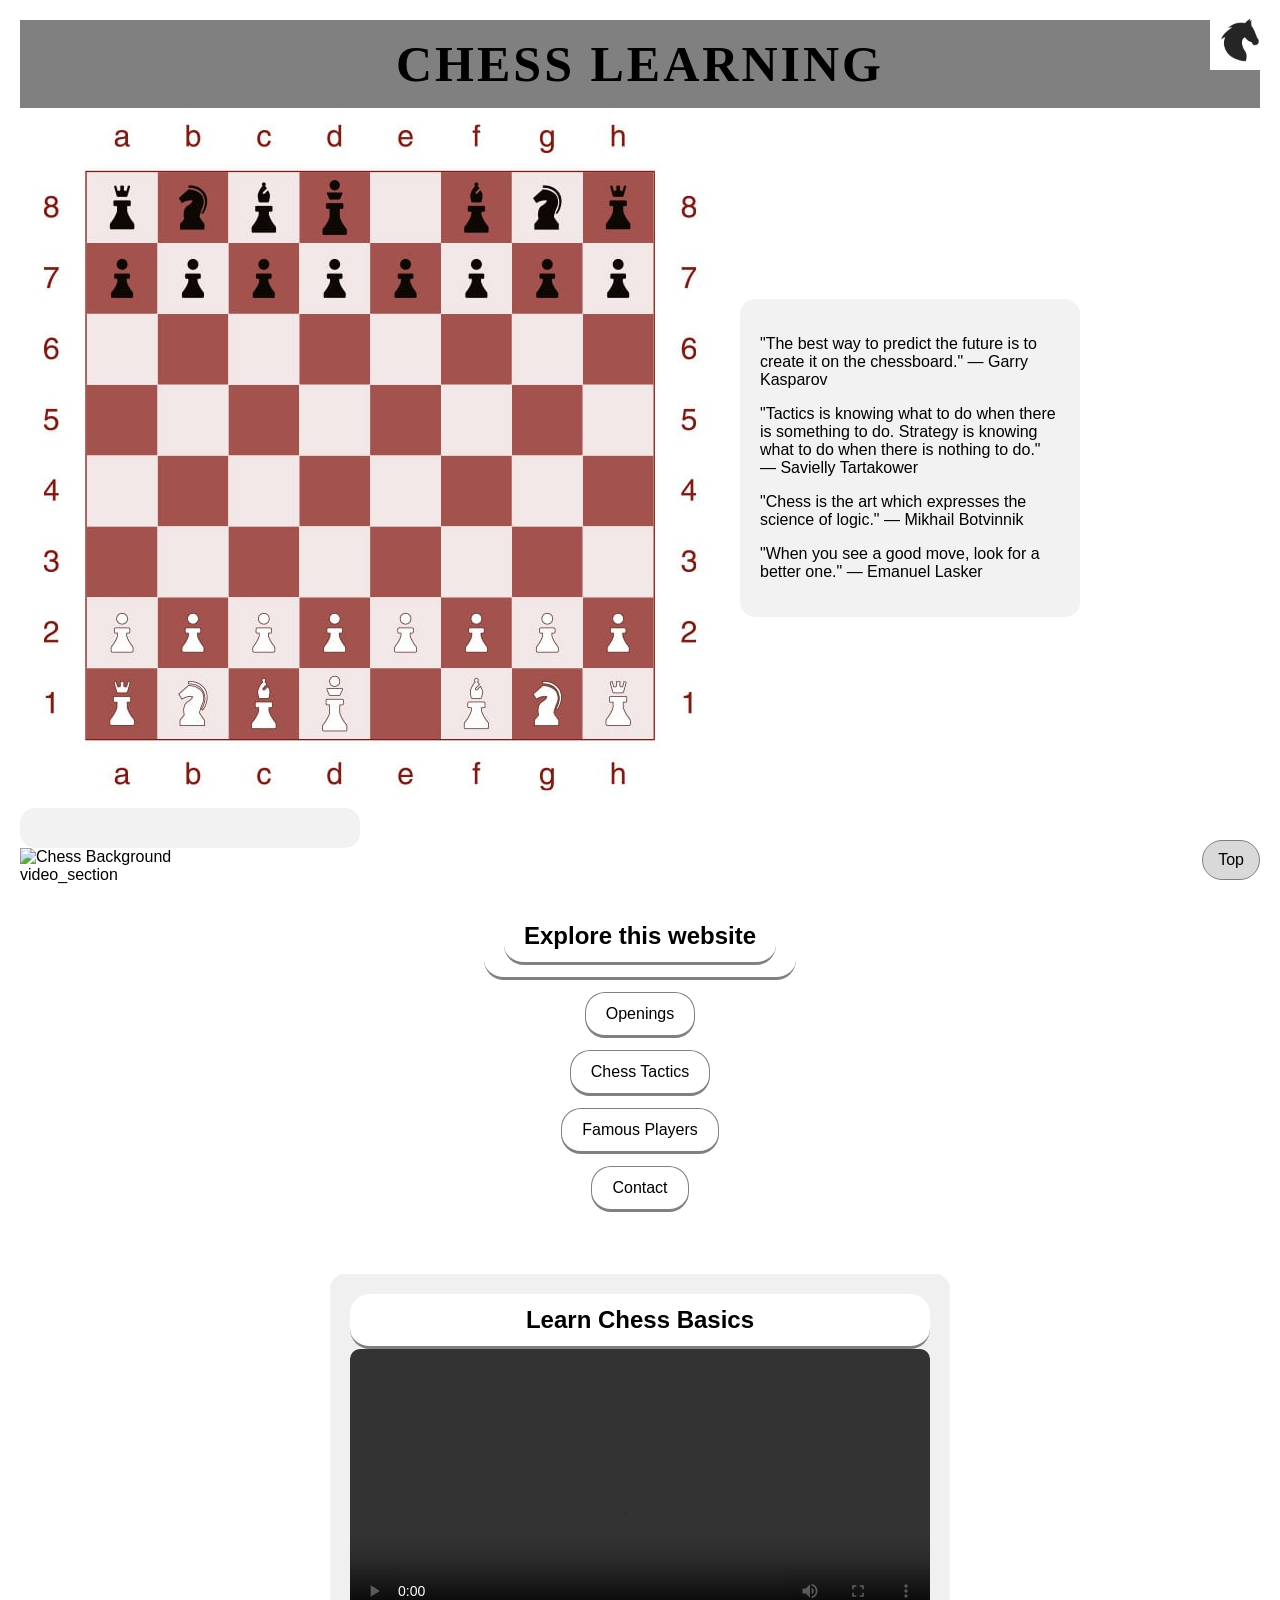
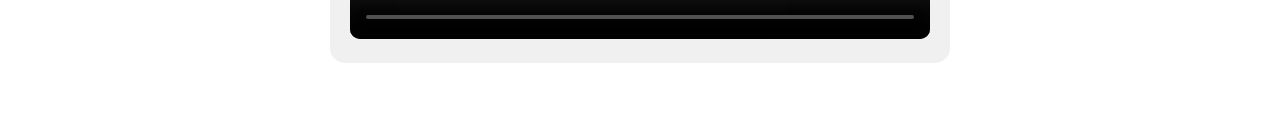
==== index.html @ da1ccf18 "Change horse image source to Images_2 directory Updated image source path for horse image." ====
<!DOCTYPE html>
<html lang="en">
<head>
<meta charset="UTF-8">
<meta name="viewport" content="width=device-width, initial-scale=1.0">
<meta name="description"
content="learn chess openings, tactics, and famous players.">
<meta name="keywords"
content="chess, chess learning, openings, tactics, ches, end games, famous players">
<title>Chess - Homepage</title>
<link rel="stylesheet" href="CSS/Style.css">
</head>
</head>
<body>
<body>
<div class="top_bar">
<h1>Chess Learning</h1>
</div>
<div class="hero">
    <img src="Images/Chessboard_Image.jpg" alt="Chessboard">
<a href="Famous_Players.html" class="info_link">
    <div class="info_box">
        <p>"The best way to predict the future is to create it on the chessboard." — Garry Kasparov</p>

        <p>"Tactics is knowing what to do when there is something to do. Strategy is knowing what to do when there is nothing to do." — Savielly Tartakower</p>
    <p>"Chess is the art which expresses the science of logic." — Mikhail Botvinnik</p>
    <p>"When you see a good move, look for a better one." — Emanuel Lasker</p>
</div>
</body>
</a>
</div>
<a href="#" class="asssddd">Top</a>
<div class="info_box">
</div>
<img src="Images_2/horse.jpg" alt="logo" class="abbg">
<div class="abc"> </div="explore">
<img src="Chess_Background.jpeg" alt="Chess Background" class="aassww">
</a>
</head>
</a>
<div class="abc" id="explore"></div>
<div class="overlay">
<a href="#explore" class="explore_button" class="menu_button">
<h2>Explore this website</h2>
</a>
<a href="HTML/Opening_Page.html" class="menu_button">Openings </a>
<a href="HTML/Chess_Tactics.html" class="menu_button">Chess Tactics</a>
<a href="HTML/Famous_Players.html" class="menu_button">Famous Players</a>
<a href="HTML/Contact.html" class="menu_button">Contact</a>
</body>
<div class="ssss">
    <h2>Learn Chess Basics</h2>
<video width="700" controls>
<source src="Chess_Guide.mp4" type="video/mp4">
     Your browser does not support the video tag.
</video>
</div>
</div>
</div>
</body>
</html> </html>
video_section
---- CSS/Style.css ----
body {
font-family: Arial, sans-serif;
background-color: hsl(0, 0%, 100%);
color: #000000;
margin: 20px;
}
.abbg {
position: fixed;
top: 10px;
right: 10px;
width: 60px; 
height: auto;
}

.abc {
position: relative;
}
.aassww {
width: 100%;
height: 100vh;
object-fit: cover;
}

    .overlay h2 {
background-color: white;
color: black;
padding: 12px 20px;
border-radius: 20px;
margin: 0;
border-bottom: 3px solid grey;
}

    .aavv {
right: 10px;
width: 60px; 
height: auto;
position: fixed;
top: 10px;

}
    .widget {
margin-top: 5px;
font-size: 14px;
}
    .top_bar {
background-color: grey;
text-align: center;
padding: 15px;
}
.top_bar h1 {
    margin: 0;
}

html {
scroll-behavior: smooth;
}
.info_box:hover {
background-color: #e0e0e0;
}
.info_link {
text-decoration: none;
color: inherit;
display: inline-block;
}
    .info_box {
    background-color: #f2f2f2;
    border-radius: 15px;
    padding: 20px;
max-width: 300px;
transition: 
}
.info_box:hover {
background-color: #e0e0e0;
cursor: pointer;
}
.asssddd {
position: fixed;
bottom: 20px;
right: 20px;
background-color: #d9d9d9;
color: black;


padding: 10px 15px;
border-radius: 20px;
text-decoration: none;
border: 1px solid grey;
z-index: 9999;
}
.top_button:hover {
background-color: #e0e0e0;
        cursor: pointer;
}

.menu_button:hover {
background-color: #e0e0e0;
cursor: pointer;
}
.yyy {
text-decoration: none;
color: inherit;
color: black;
padding: 10px 15px;
border-radius: 20px;
text-decoration: none;
border: 1px solid grey;
}



.ssss {
text-align: center;
margin: 50px 0;
}
.ssss video {
max-width: 100%;
border-radius: 10px;
}
.gggss {
      background-color: #f0f0f0;
border-radius: 15px;
padding: 15px;
display: inline-block;
box-shadow: 0 2px 8px rgba(0,0,0,0.1);
}
.ssss {
background-color: #f0f0f0;
  border-radius: 15px;
padding: 20px;
    display: inline-block;
}
.image {
border-radius: 20px;
margin: 0;
border-bottom: 3px solid grey;
background-color: white;
color: black;
padding: 12px 20px;
}
.menu_button_old:hover {
cursor: pointer;
    background-color: #e0e0e0;

}
.overlay a {
background-color: white;
color: black;
padding: 12px 20px;
border-radius: 20px;
text-decoration: none;
display: inline-block;
border-bottom: 3px solid grey;
}
.old_overlay a {
background-color: rgb(167, 84, 84);
color: black;
padding: 12px 20px;

}
.button {
text-decoration: none;
display: inline-block;
transition: background-color 0.3s ease;
border: 1px solid grey;
    background-color: #f2f2f2;
color: black;
padding: 130px 300px;
border-radius: 15px;

}
h1 {
font-size: 50px;       
color: rgb(0, 0, 0);       
font-family: Georgia, serif;
letter-spacing: 3px;
text-transform: uppercase; 
}
.overlay {
position: absolute;
top: 50px;
left: 50%;
transform: translateX(-50%);    
display: flex;
flex-direction: column;
align-items: center;
gap: 12px;
}

.colour {
background-color: grey;
text-align: center;
padding: 15px;
}

.menu_button {
background-color: #f2f2f2;
color: black;
padding: 12px 20px;
border-radius: 15px;
text-decoration: none;
display: inline-block;
transition: background-color 0.3s ease;
border: 1px solid grey;
}

.hero {
display: flex;
align-items: center;
gap: 20px;
}
link {
text-decoration: none;
color: inherit;
border-radius: 15px;
text-decoration: none;
display: inline-block;
}
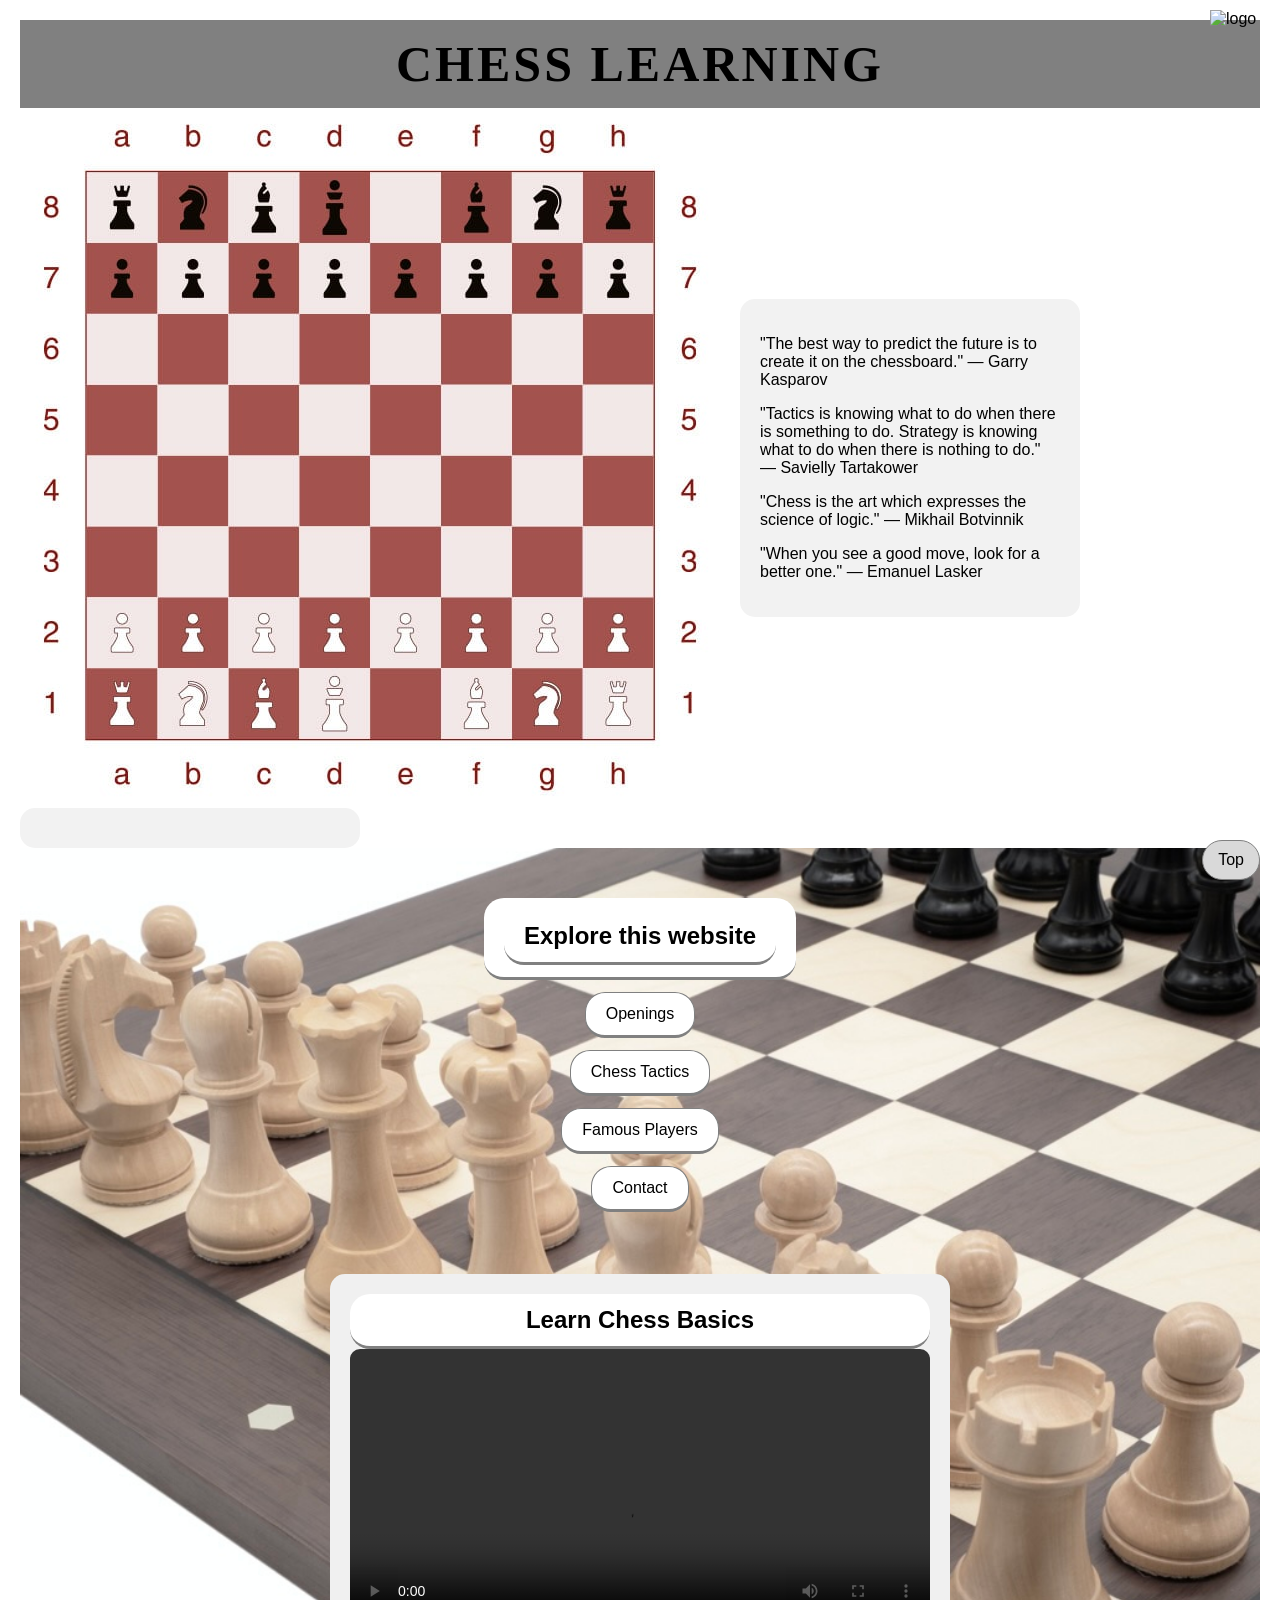
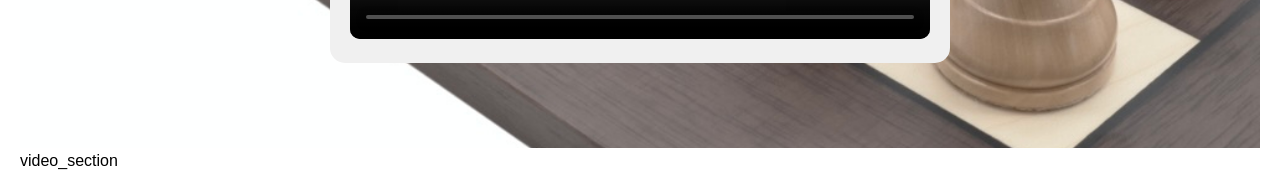
==== commit 46e6cc34: "Fix image source paths in index.html Updated image source paths for chessboard and logo images." ====
--- a/index.html
+++ b/index.html
@@ -17,7 +17,7 @@
 <h1>Chess Learning</h1>
 </div>
 <div class="hero">
-    <img src="Images/Chessboard_Image.jpg" alt="Chessboard">
+    <img src="Chessboard_Image.jpg" alt="Chessboard">
 <a href="Famous_Players.html" class="info_link">
     <div class="info_box">
         <p>"The best way to predict the future is to create it on the chessboard." — Garry Kasparov</p>
@@ -32,7 +32,7 @@
 <a href="#" class="asssddd">Top</a>
 <div class="info_box">
 </div>
-<img src="Images_2/horse.jpg" alt="logo" class="abbg">
+<img src="horse.jpg" alt="logo" class="abbg">
 <div class="abc"> </div="explore">
 <img src="Chess_Background.jpeg" alt="Chess Background" class="aassww">
 </a>
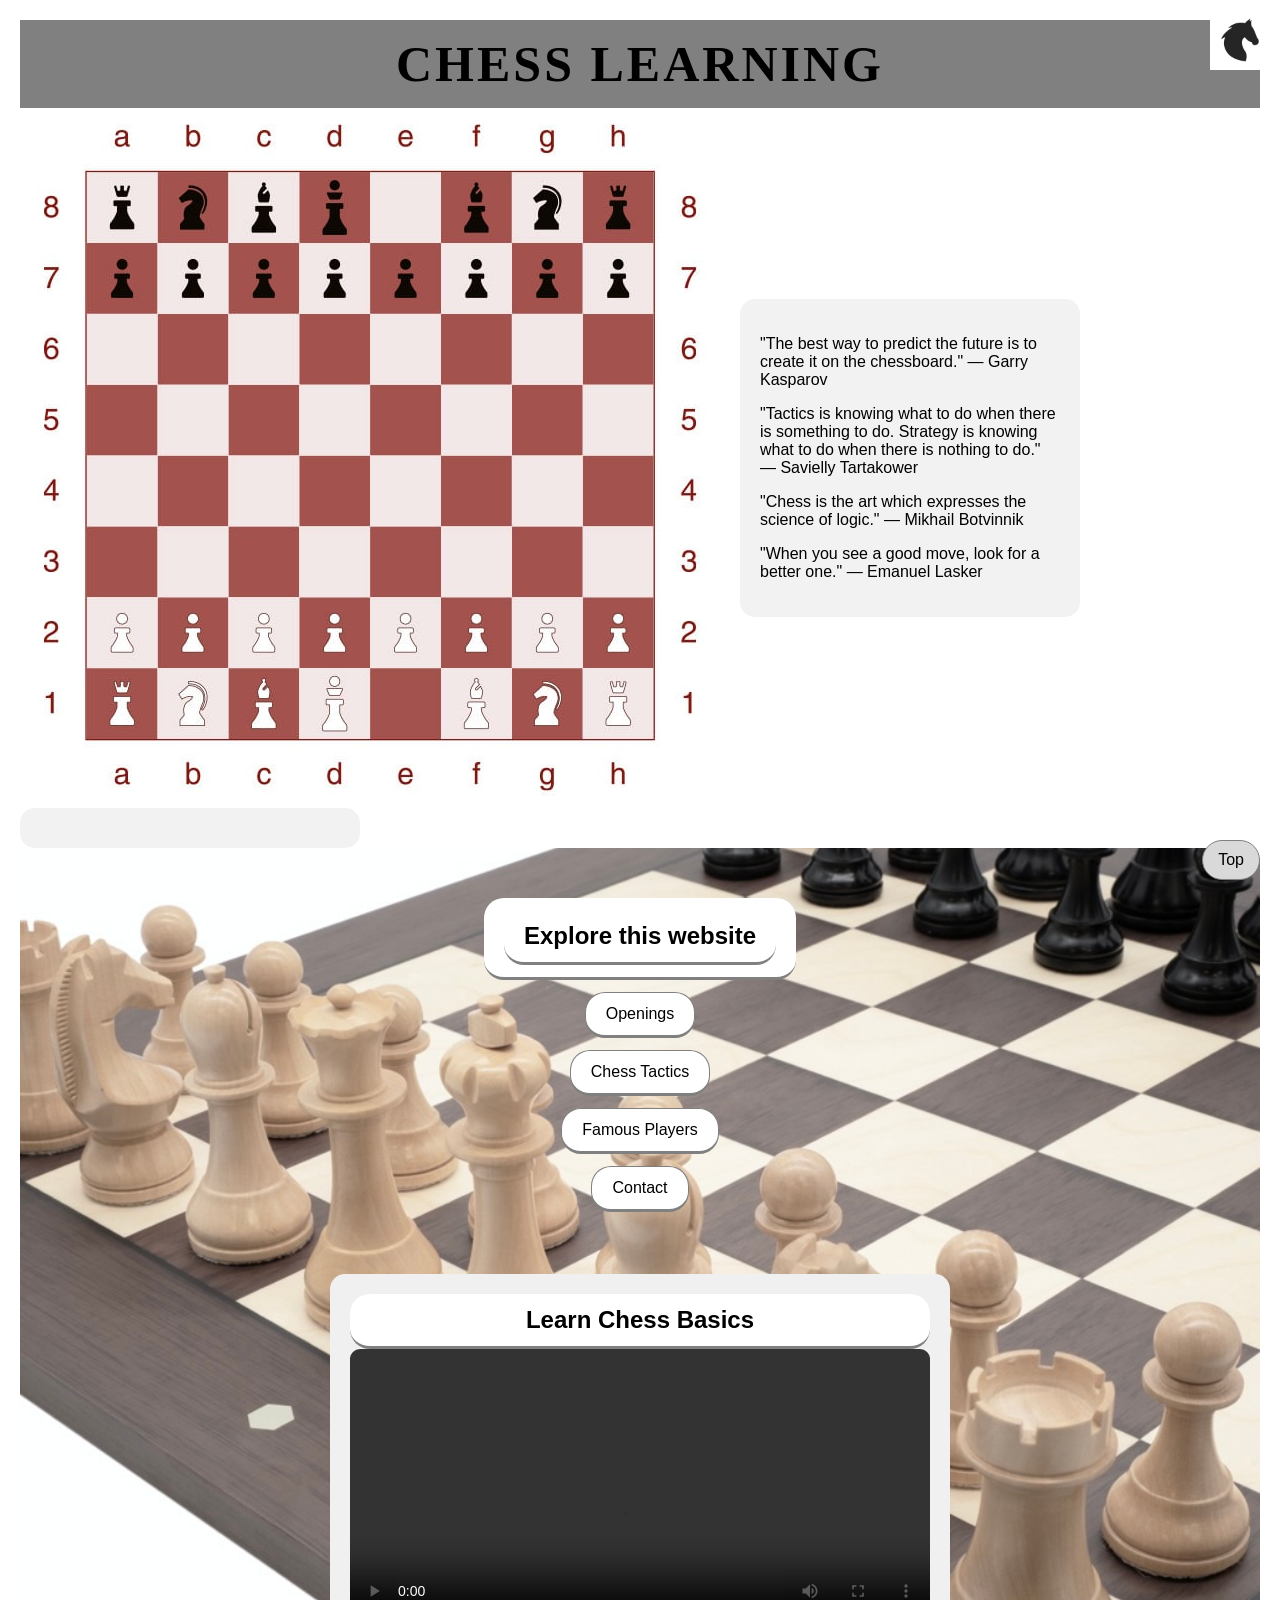
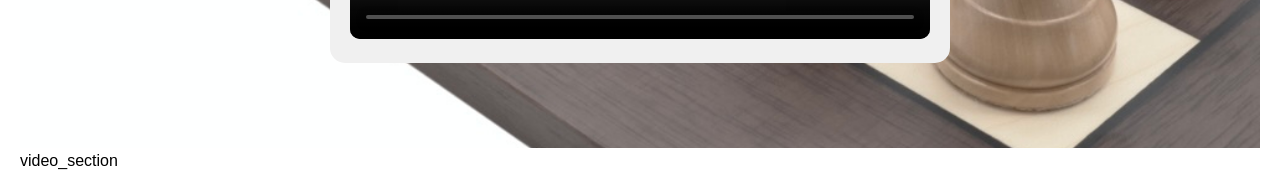
==== commit ead19aae: "Fix HTML structure and add title element" ====
--- a/index.html
+++ b/index.html
@@ -6,10 +6,11 @@
 <meta name="description"
 content="learn chess openings, tactics, and famous players.">
 <meta name="keywords"
+
 content="chess, chess learning, openings, tactics, ches, end games, famous players">
+<link rel="stylesheet" href="CSS/Style.css">
 <title>Chess - Homepage</title>
-<link rel="stylesheet" href="CSS/Style.css">
-</head>
+
 </head>
 <body>
 <body>
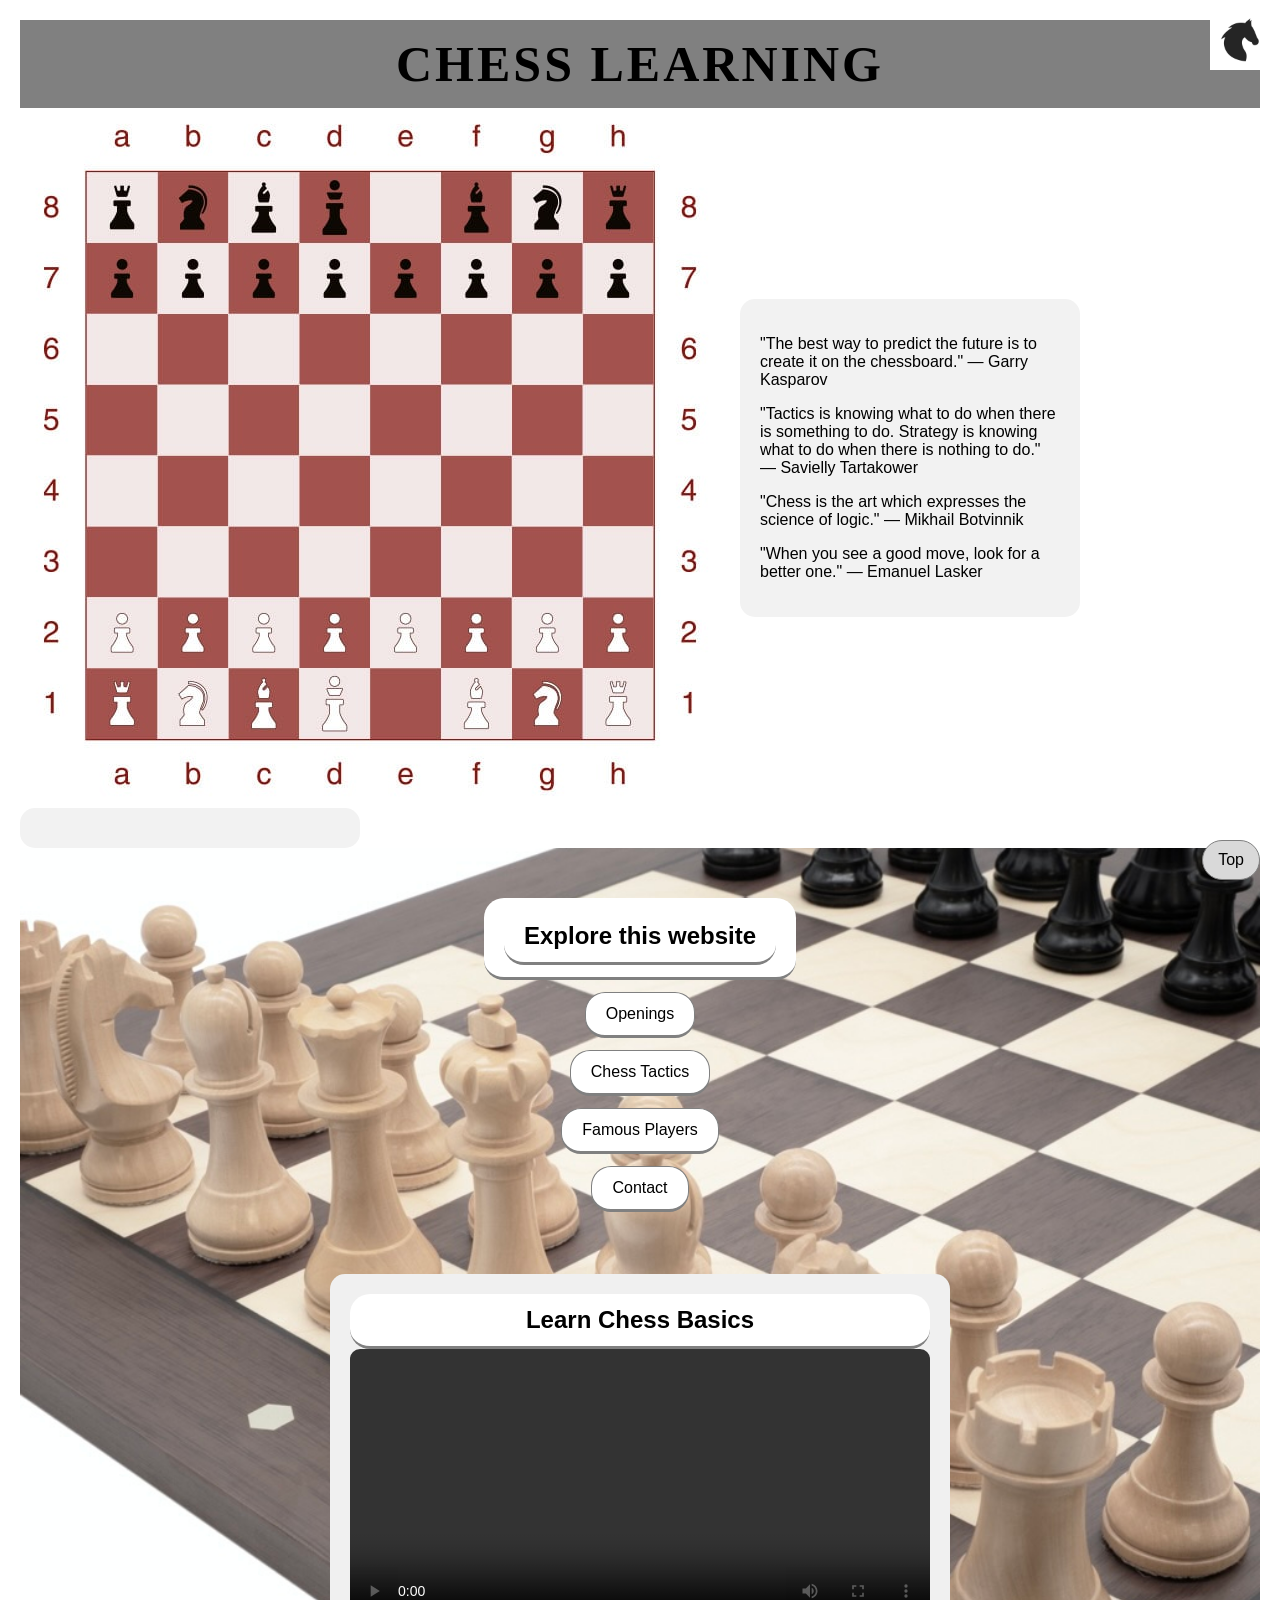
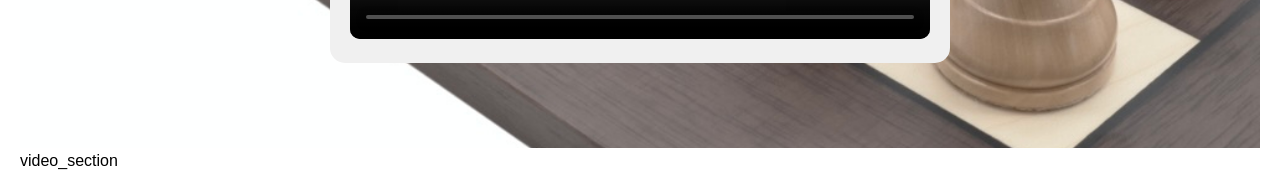
==== commit c24ffd4b: "Fix links in index.html to remove 'HTML/' prefix" ====
--- a/index.html
+++ b/index.html
@@ -44,10 +44,10 @@
 <a href="#explore" class="explore_button" class="menu_button">
 <h2>Explore this website</h2>
 </a>
-<a href="HTML/Opening_Page.html" class="menu_button">Openings </a>
-<a href="HTML/Chess_Tactics.html" class="menu_button">Chess Tactics</a>
-<a href="HTML/Famous_Players.html" class="menu_button">Famous Players</a>
-<a href="HTML/Contact.html" class="menu_button">Contact</a>
+<a href="=Opening_Page.html" class="menu_button">Openings </a>
+<a href="=Chess_Tactics.html" class="menu_button">Chess Tactics</a>
+<a href="Famous_Players.html" class="menu_button">Famous Players</a>
+<a href="=Contact.html" class="menu_button">Contact</a>
 </body>
 <div class="ssss">
     <h2>Learn Chess Basics</h2>
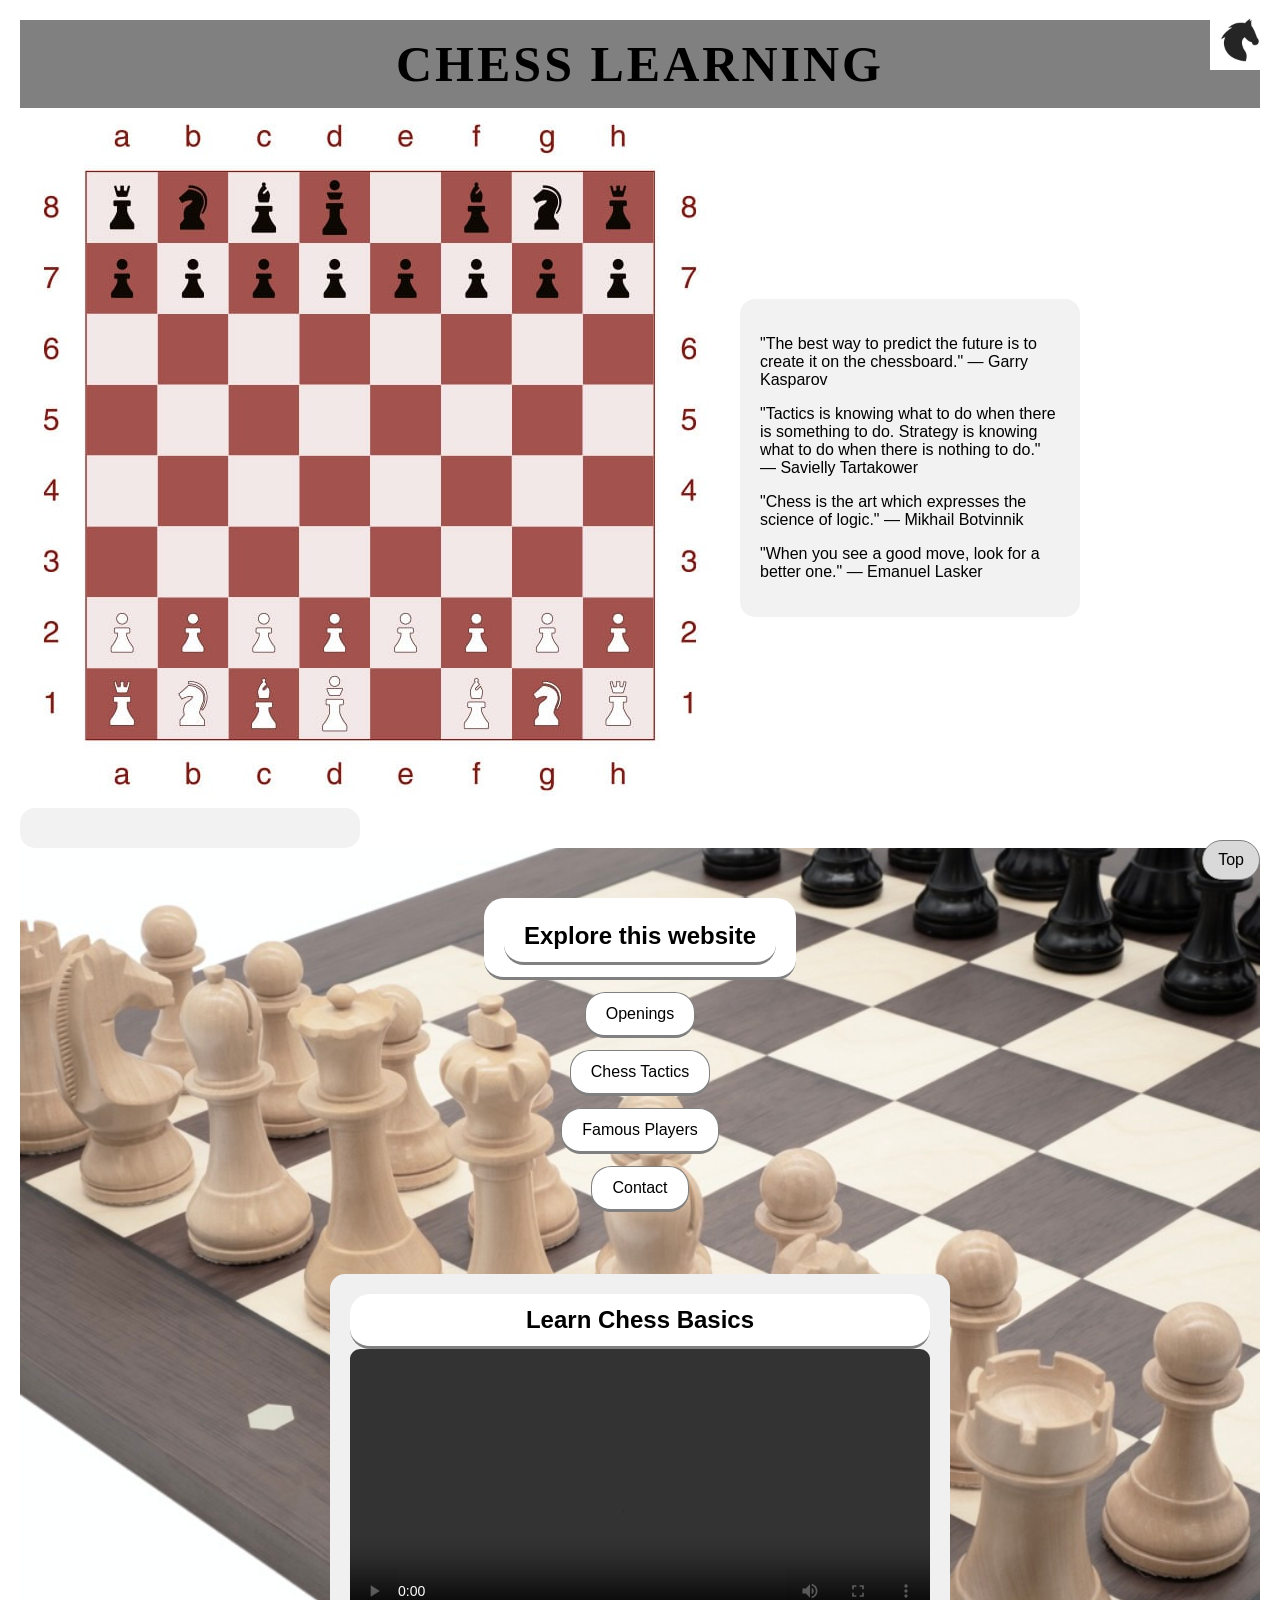
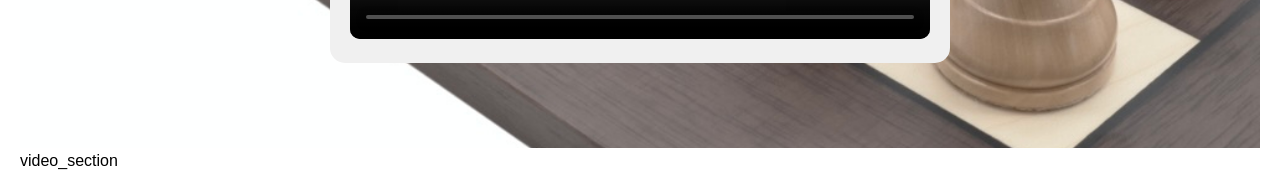
==== commit 0bd1e2b5: "Fix link to Opening_Page.html in index.html" ====
--- a/index.html
+++ b/index.html
@@ -44,7 +44,7 @@
 <a href="#explore" class="explore_button" class="menu_button">
 <h2>Explore this website</h2>
 </a>
-<a href="=Opening_Page.html" class="menu_button">Openings </a>
+<a href="Opening_Page.html" class="menu_button">Openings </a>
 <a href="=Chess_Tactics.html" class="menu_button">Chess Tactics</a>
 <a href="Famous_Players.html" class="menu_button">Famous Players</a>
 <a href="=Contact.html" class="menu_button">Contact</a>
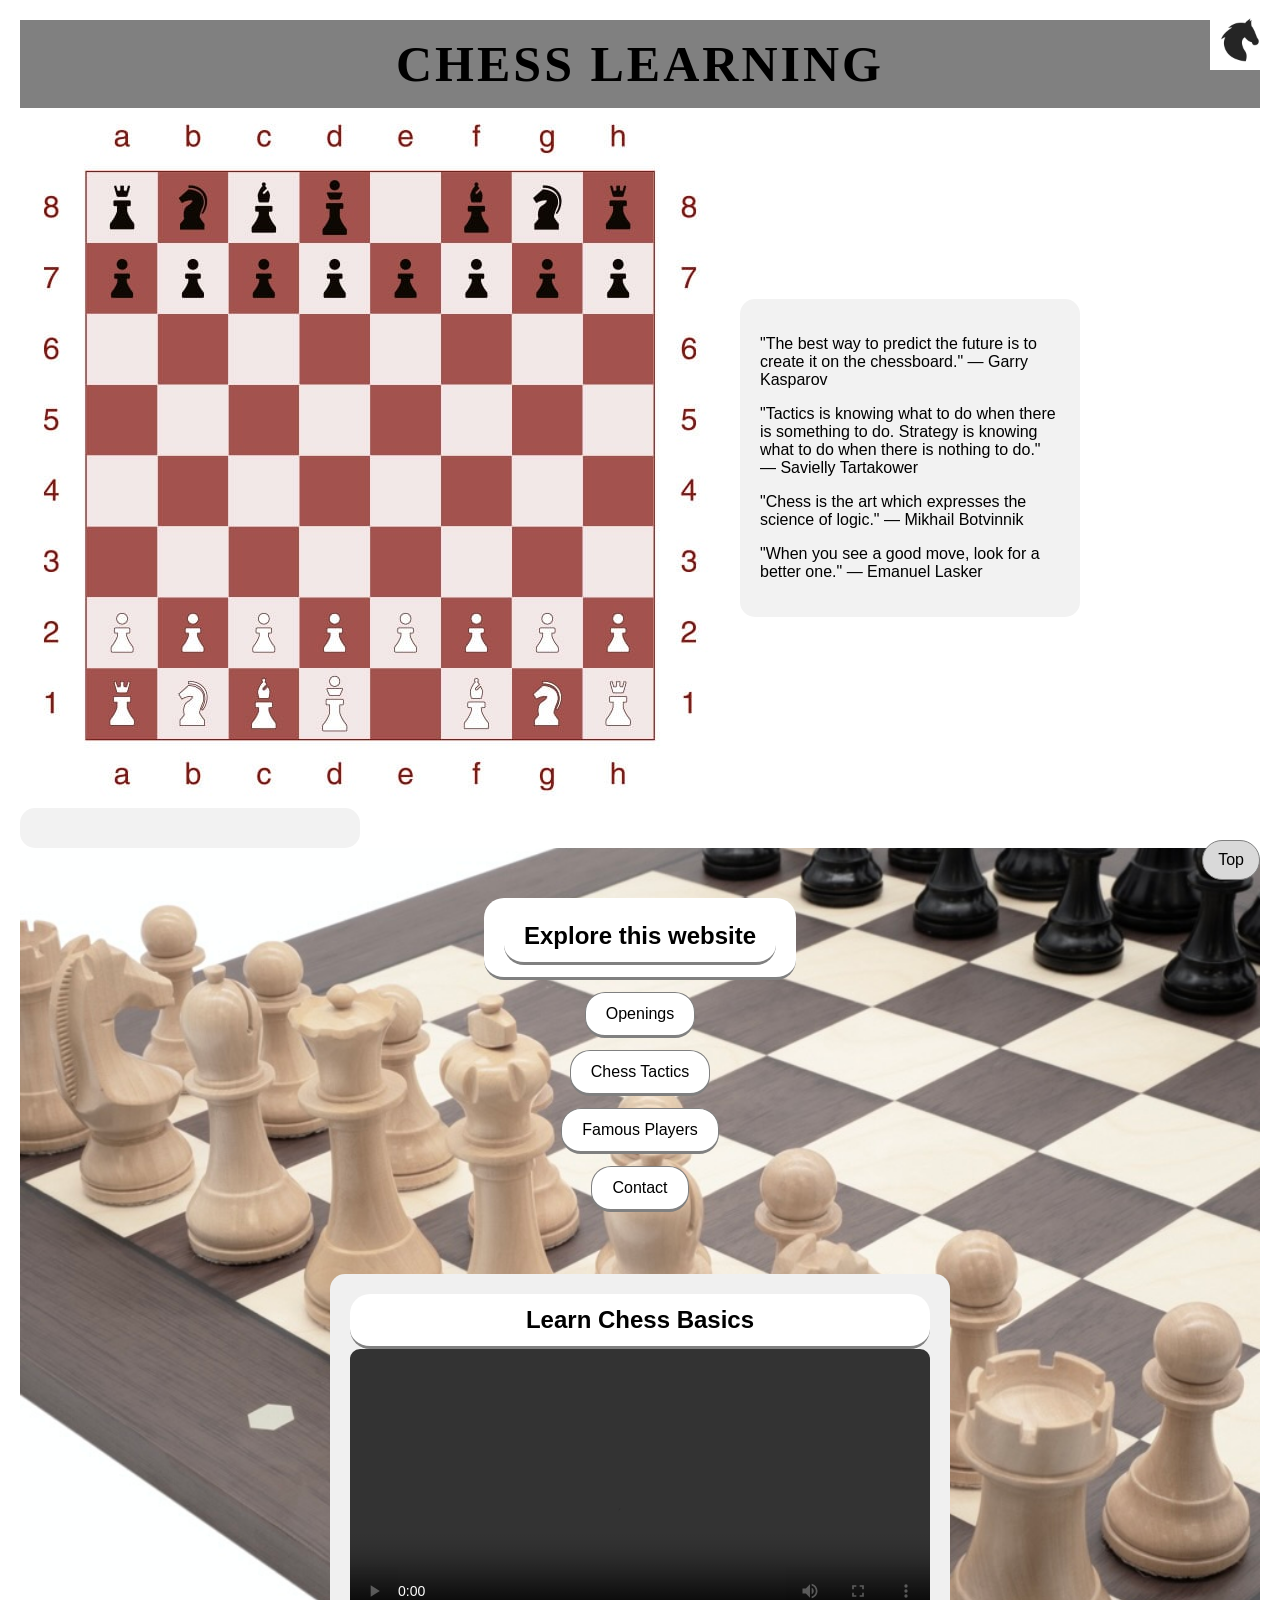
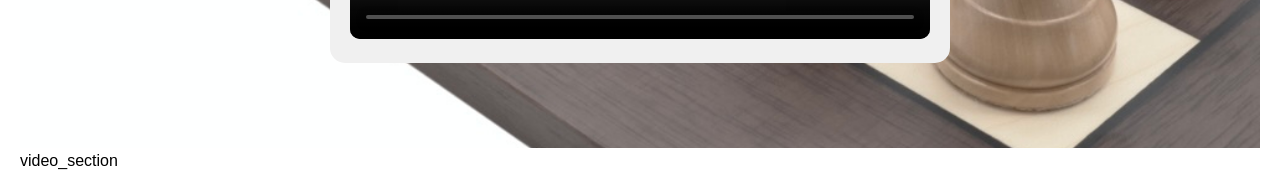
==== commit 84acedc2: "Fix links in index.html for Chess Tactics and Contact" ====
--- a/index.html
+++ b/index.html
@@ -45,9 +45,9 @@
 <h2>Explore this website</h2>
 </a>
 <a href="Opening_Page.html" class="menu_button">Openings </a>
-<a href="=Chess_Tactics.html" class="menu_button">Chess Tactics</a>
+<a href="Chess_Tactics.html" class="menu_button">Chess Tactics</a>
 <a href="Famous_Players.html" class="menu_button">Famous Players</a>
-<a href="=Contact.html" class="menu_button">Contact</a>
+<a href="Contact.html" class="menu_button">Contact</a>
 </body>
 <div class="ssss">
     <h2>Learn Chess Basics</h2>
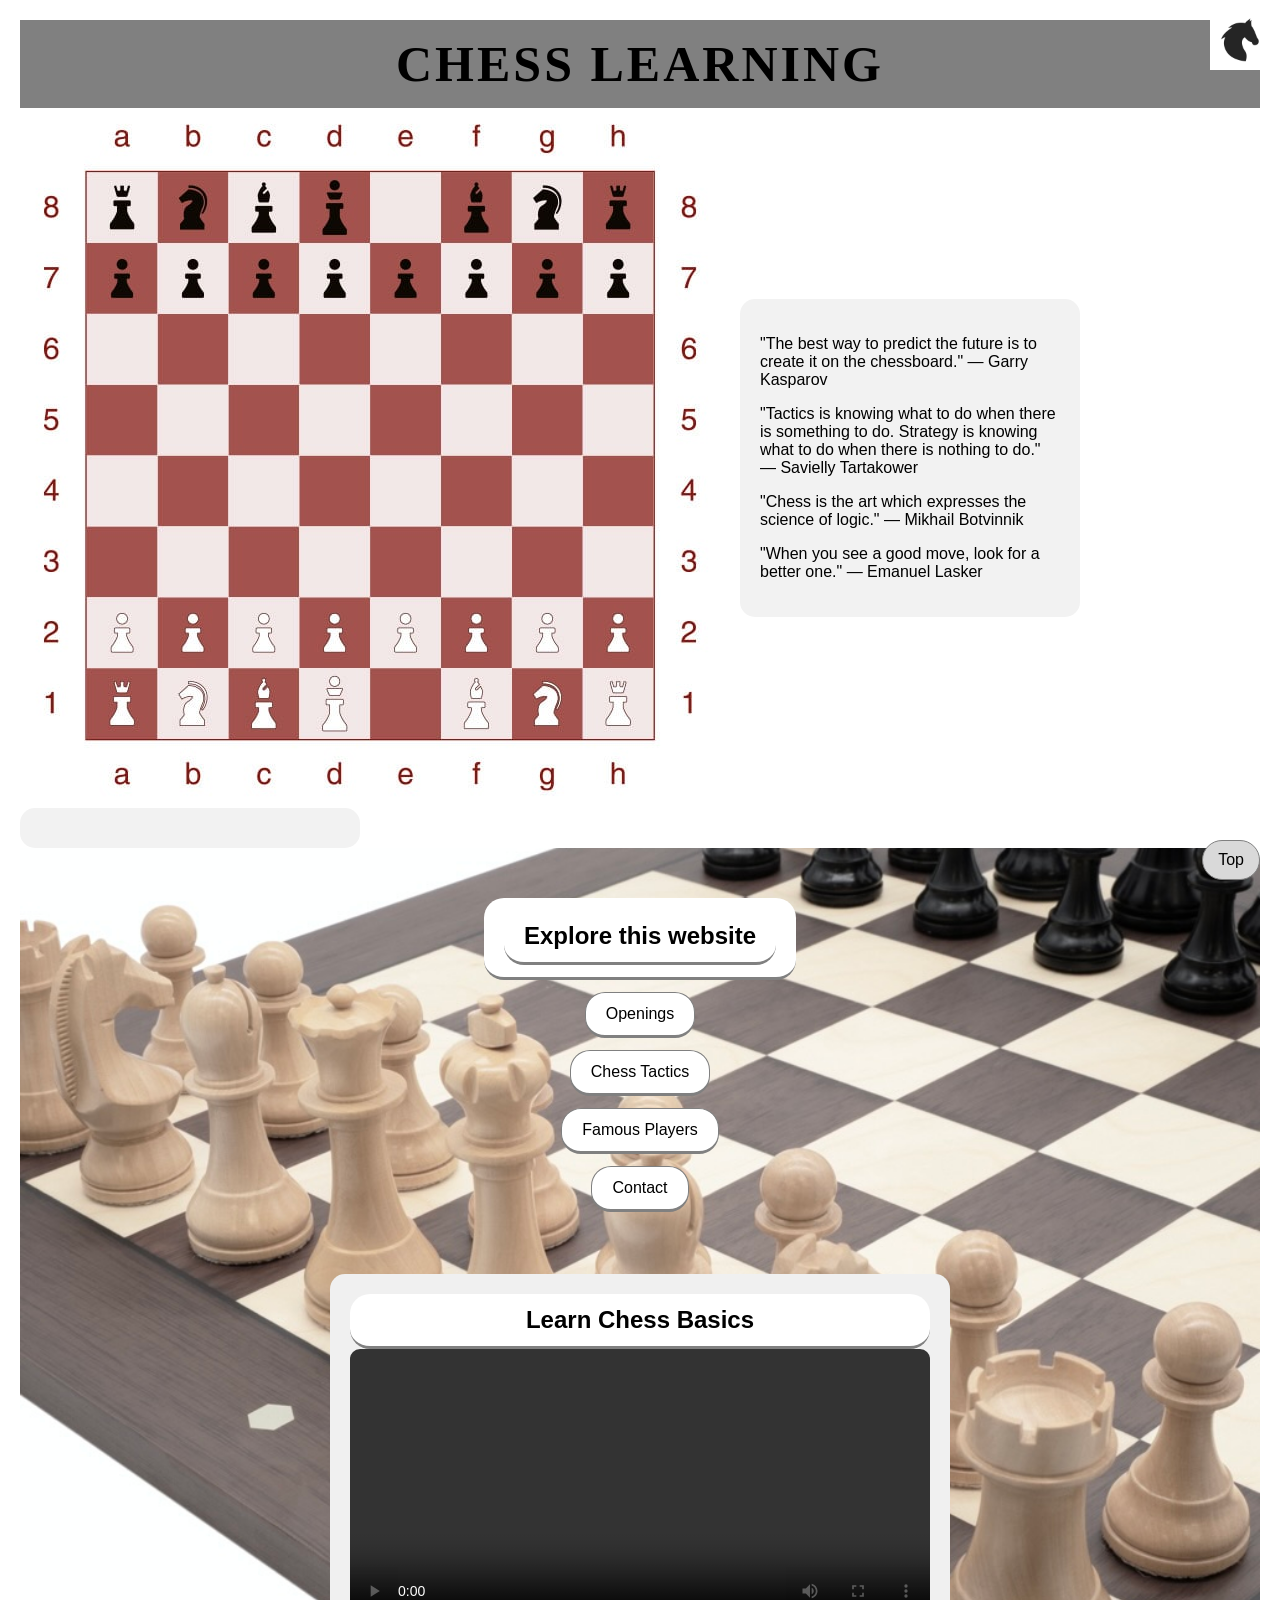
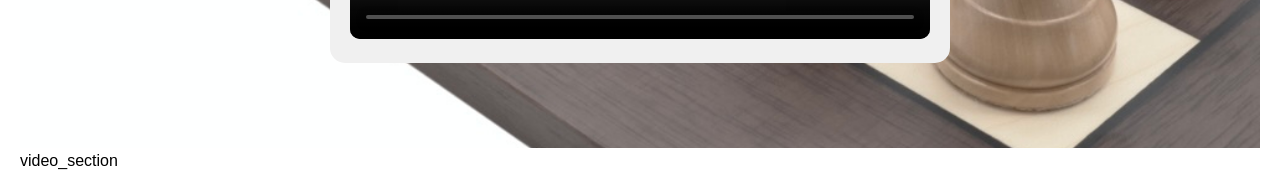
==== commit 6d5d7aa5: "Fix stylesheet link path in index.html" ====
--- a/index.html
+++ b/index.html
@@ -8,7 +8,7 @@
 <meta name="keywords"
 
 content="chess, chess learning, openings, tactics, ches, end games, famous players">
-<link rel="stylesheet" href="CSS/Style.css">
+<link rel="stylesheet" href="Style.css">
 <title>Chess - Homepage</title>
 
 </head>
--- a/Style.css
+++ b/Style.css
@@ -0,0 +1,217 @@
+body {
+font-family: Arial, sans-serif;
+background-color: hsl(0, 0%, 100%);
+color: #000000;
+margin: 20px;
+}
+.abbg {
+position: fixed;
+top: 10px;
+right: 10px;
+width: 60px; 
+height: auto;
+}
+
+.abc {
+position: relative;
+}
+.aassww {
+width: 100%;
+height: 100vh;
+object-fit: cover;
+}
+
+    .overlay h2 {
+background-color: white;
+color: black;
+padding: 12px 20px;
+border-radius: 20px;
+margin: 0;
+border-bottom: 3px solid grey;
+}
+
+    .aavv {
+right: 10px;
+width: 60px; 
+height: auto;
+position: fixed;
+top: 10px;
+
+}
+    .widget {
+margin-top: 5px;
+font-size: 14px;
+}
+    .top_bar {
+background-color: grey;
+text-align: center;
+padding: 15px;
+}
+.top_bar h1 {
+    margin: 0;
+}
+
+html {
+scroll-behavior: smooth;
+}
+.info_box:hover {
+background-color: #e0e0e0;
+}
+.info_link {
+text-decoration: none;
+color: inherit;
+display: inline-block;
+}
+    .info_box {
+    background-color: #f2f2f2;
+    border-radius: 15px;
+    padding: 20px;
+max-width: 300px;
+transition: 
+}
+.info_box:hover {
+background-color: #e0e0e0;
+cursor: pointer;
+}
+.asssddd {
+position: fixed;
+bottom: 20px;
+right: 20px;
+background-color: #d9d9d9;
+color: black;
+
+
+padding: 10px 15px;
+border-radius: 20px;
+text-decoration: none;
+border: 1px solid grey;
+z-index: 9999;
+}
+.top_button:hover {
+background-color: #e0e0e0;
+        cursor: pointer;
+}
+
+.menu_button:hover {
+background-color: #e0e0e0;
+cursor: pointer;
+}
+.yyy {
+text-decoration: none;
+color: inherit;
+color: black;
+padding: 10px 15px;
+border-radius: 20px;
+text-decoration: none;
+border: 1px solid grey;
+}
+
+
+
+.ssss {
+text-align: center;
+margin: 50px 0;
+}
+.ssss video {
+max-width: 100%;
+border-radius: 10px;
+}
+.gggss {
+      background-color: #f0f0f0;
+border-radius: 15px;
+padding: 15px;
+display: inline-block;
+box-shadow: 0 2px 8px rgba(0,0,0,0.1);
+}
+.ssss {
+background-color: #f0f0f0;
+  border-radius: 15px;
+padding: 20px;
+    display: inline-block;
+}
+.image {
+border-radius: 20px;
+margin: 0;
+border-bottom: 3px solid grey;
+background-color: white;
+color: black;
+padding: 12px 20px;
+}
+.menu_button_old:hover {
+cursor: pointer;
+    background-color: #e0e0e0;
+
+}
+.overlay a {
+background-color: white;
+color: black;
+padding: 12px 20px;
+border-radius: 20px;
+text-decoration: none;
+display: inline-block;
+border-bottom: 3px solid grey;
+}
+.old_overlay a {
+background-color: rgb(167, 84, 84);
+color: black;
+padding: 12px 20px;
+
+}
+.button {
+text-decoration: none;
+display: inline-block;
+transition: background-color 0.3s ease;
+border: 1px solid grey;
+    background-color: #f2f2f2;
+color: black;
+padding: 130px 300px;
+border-radius: 15px;
+
+}
+h1 {
+font-size: 50px;       
+color: rgb(0, 0, 0);       
+font-family: Georgia, serif;
+letter-spacing: 3px;
+text-transform: uppercase; 
+}
+.overlay {
+position: absolute;
+top: 50px;
+left: 50%;
+transform: translateX(-50%);    
+display: flex;
+flex-direction: column;
+align-items: center;
+gap: 12px;
+}
+
+.colour {
+background-color: grey;
+text-align: center;
+padding: 15px;
+}
+
+.menu_button {
+background-color: #f2f2f2;
+color: black;
+padding: 12px 20px;
+border-radius: 15px;
+text-decoration: none;
+display: inline-block;
+transition: background-color 0.3s ease;
+border: 1px solid grey;
+}
+
+.hero {
+display: flex;
+align-items: center;
+gap: 20px;
+}
+link {
+text-decoration: none;
+color: inherit;
+border-radius: 15px;
+text-decoration: none;
+display: inline-block;
+}
